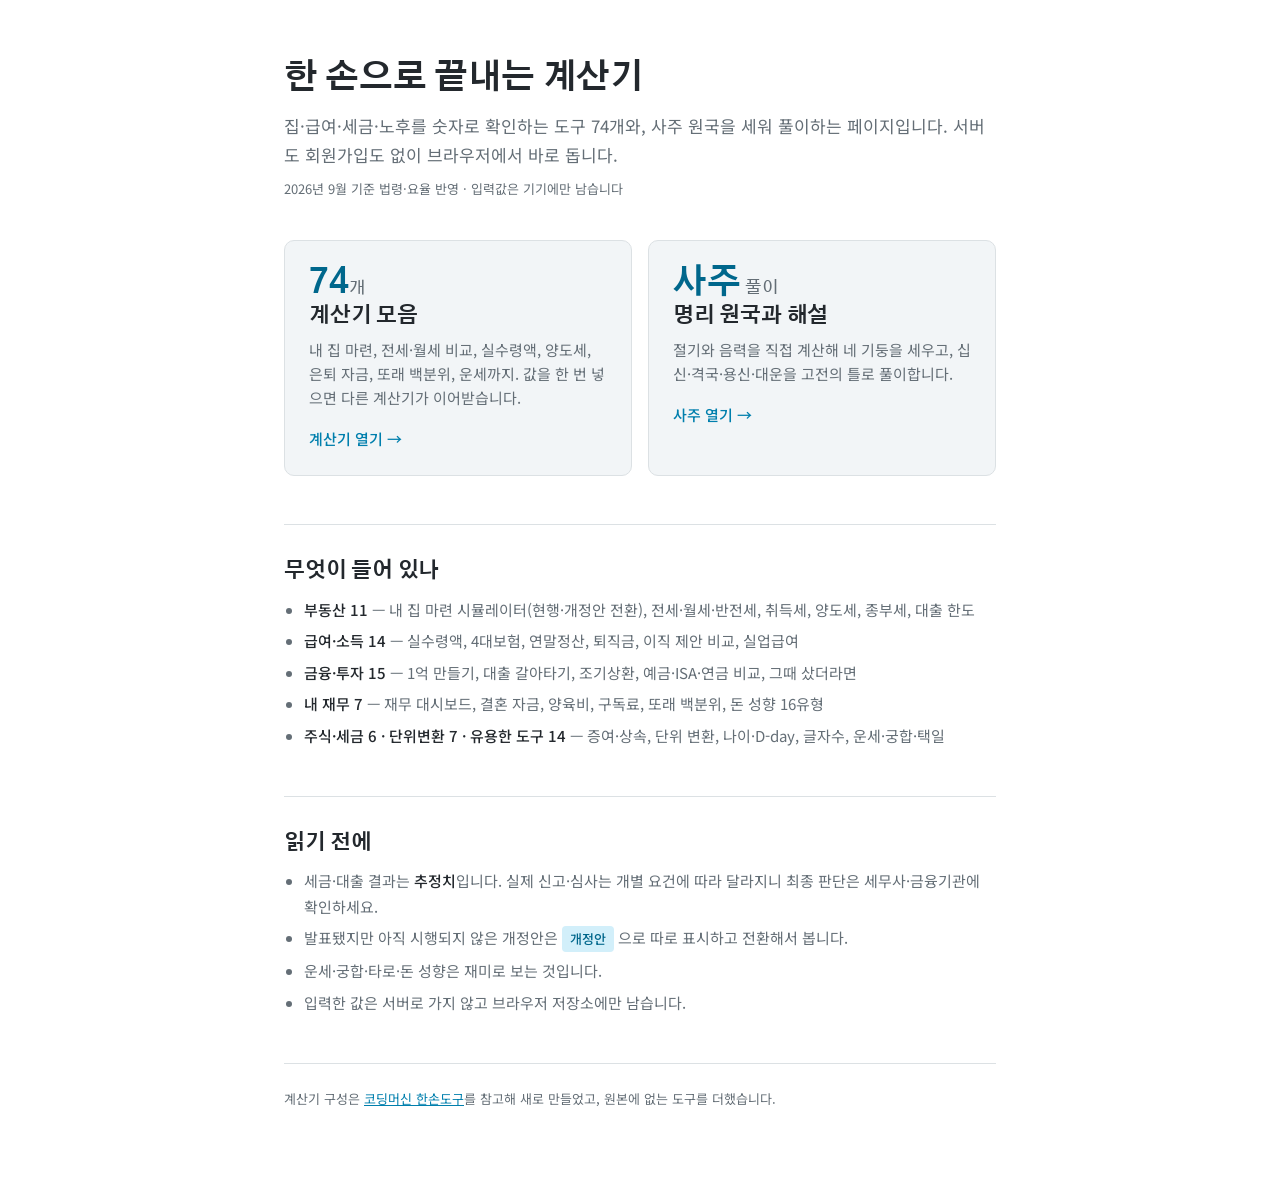
==== index.html @ d5a86cd3 "계산기 74개와 사주 풀이 페이지 첫 공개 - 한손도구/ : 부동산·급여·세금·금융 계산기 74개 (2026-09 법령·요율 기준) - 사주/ : 절기·음력 직접 계산 만세력과 고" ====
<!doctype html>
<html lang="ko">
<head>
<meta charset="utf-8">
<meta name="viewport" content="width=device-width, initial-scale=1">
<title>계산기 모음</title>
<meta name="description" content="생활·금융 계산기 74개와 사주 풀이. 서버 없이 브라우저에서 바로 도는 정적 웹.">
<link rel="stylesheet" href="https://fonts.googleapis.com/css2?family=Gothic+A1:wght@300;500;700&family=Noto+Sans+KR:wght@400;500;700&display=swap">
<style>
:root{
  --ink:#23282D; --ink-soft:#646E76; --line:#DCE1E4; --surface:#F2F5F7; --paper:#FFFFFF;
  --brand-key:#0092C8; --brand-ink:#007FAD; --brand-deep:#00678C; --brand-fill:#D2EFFA;
}
@media (prefers-color-scheme:dark){
  :root{ --ink:#E6EAEC; --ink-soft:#9BA4AA; --line:#333A3E; --surface:#22262A; --paper:#1A1D1F;
    --brand-key:#4DCBF0; --brand-ink:#4DCBF0; --brand-deep:#8DD7F2; --brand-fill:#1E3A46; }
}
*{box-sizing:border-box}
body{margin:0;background:var(--paper);color:var(--ink);
  font-family:Pretendard,"Noto Sans KR","Malgun Gothic",sans-serif;font-weight:400;
  font-size:17px;line-height:1.7;-webkit-text-size-adjust:100%}
.wrap{max-width:760px;margin:0 auto;padding:56px 24px 80px}
h1,h2,h3{font-family:"netmarble Bold","Gothic A1","Noto Sans KR",sans-serif;font-weight:700;
  line-height:1.3;letter-spacing:-.01em;margin:0}
h1{font-size:34px}
h2{font-size:21px;margin:0 0 4px}
.lead{color:var(--ink-soft);margin:12px 0 0;font-size:17px}
.meta{color:var(--ink-soft);font-size:13px;margin-top:8px}
.cards{display:grid;gap:16px;margin:40px 0 0}
@media(min-width:640px){.cards{grid-template-columns:1fr 1fr}}
.card{display:block;padding:24px;border:1px solid var(--line);border-radius:10px;
  background:var(--surface);color:inherit;text-decoration:none;transition:border-color .15s}
.card:hover,.card:focus-visible{border-color:var(--brand-ink)}
.card .n{font-family:"netmarble Bold","Gothic A1",sans-serif;font-weight:700;
  font-size:34px;color:var(--brand-deep);line-height:1.1;font-variant-numeric:tabular-nums}
.card .n small{font-size:17px;font-weight:500;color:var(--ink-soft)}
.card p{margin:8px 0 0;font-size:15px;color:var(--ink-soft);line-height:1.6}
.card .go{margin-top:16px;font-size:15px;color:var(--brand-ink);font-weight:500}
section{margin-top:48px;padding-top:32px;border-top:1px solid var(--line)}
ul{margin:12px 0 0;padding-left:20px}
li{margin:6px 0;font-size:15px;color:var(--ink-soft)}
li b{color:var(--ink);font-weight:500}
a{color:var(--brand-ink)}
footer{margin-top:48px;padding-top:24px;border-top:1px solid var(--line);
  font-size:13px;color:var(--ink-soft)}
.tag{display:inline-block;padding:2px 8px;border-radius:4px;background:var(--brand-fill);
  color:var(--brand-deep);font-size:13px;font-weight:500}
</style>
</head>
<body>
<div class="wrap">
  <h1>한 손으로 끝내는 계산기</h1>
  <p class="lead">집·급여·세금·노후를 숫자로 확인하는 도구 74개와, 사주 원국을 세워 풀이하는 페이지입니다. 서버도 회원가입도 없이 브라우저에서 바로 돕니다.</p>
  <p class="meta">2026년 9월 기준 법령·요율 반영 · 입력값은 기기에만 남습니다</p>

  <div class="cards">
    <a class="card" href="한손도구/">
      <div class="n">74<small>개</small></div>
      <h2>계산기 모음</h2>
      <p>내 집 마련, 전세·월세 비교, 실수령액, 양도세, 은퇴 자금, 또래 백분위, 운세까지. 값을 한 번 넣으면 다른 계산기가 이어받습니다.</p>
      <div class="go">계산기 열기 →</div>
    </a>
    <a class="card" href="사주/">
      <div class="n">사주<small> 풀이</small></div>
      <h2>명리 원국과 해설</h2>
      <p>절기와 음력을 직접 계산해 네 기둥을 세우고, 십신·격국·용신·대운을 고전의 틀로 풀이합니다.</p>
      <div class="go">사주 열기 →</div>
    </a>
  </div>

  <section>
    <h2>무엇이 들어 있나</h2>
    <ul>
      <li><b>부동산 11</b> — 내 집 마련 시뮬레이터(현행·개정안 전환), 전세·월세·반전세, 취득세, 양도세, 종부세, 대출 한도</li>
      <li><b>급여·소득 14</b> — 실수령액, 4대보험, 연말정산, 퇴직금, 이직 제안 비교, 실업급여</li>
      <li><b>금융·투자 15</b> — 1억 만들기, 대출 갈아타기, 조기상환, 예금·ISA·연금 비교, 그때 샀더라면</li>
      <li><b>내 재무 7</b> — 재무 대시보드, 결혼 자금, 양육비, 구독료, 또래 백분위, 돈 성향 16유형</li>
      <li><b>주식·세금 6 · 단위변환 7 · 유용한 도구 14</b> — 증여·상속, 단위 변환, 나이·D-day, 글자수, 운세·궁합·택일</li>
    </ul>
  </section>

  <section>
    <h2>읽기 전에</h2>
    <ul>
      <li>세금·대출 결과는 <b>추정치</b>입니다. 실제 신고·심사는 개별 요건에 따라 달라지니 최종 판단은 세무사·금융기관에 확인하세요.</li>
      <li>발표됐지만 아직 시행되지 않은 개정안은 <span class="tag">개정안</span> 으로 따로 표시하고 전환해서 봅니다.</li>
      <li>운세·궁합·타로·돈 성향은 재미로 보는 것입니다.</li>
      <li>입력한 값은 서버로 가지 않고 브라우저 저장소에만 남습니다.</li>
    </ul>
  </section>

  <footer>
    계산기 구성은 <a href="https://www.codingmachine.co.kr/" rel="noopener">코딩머신 한손도구</a>를 참고해 새로 만들었고, 원본에 없는 도구를 더했습니다.
  </footer>
</div>
</body>
</html>
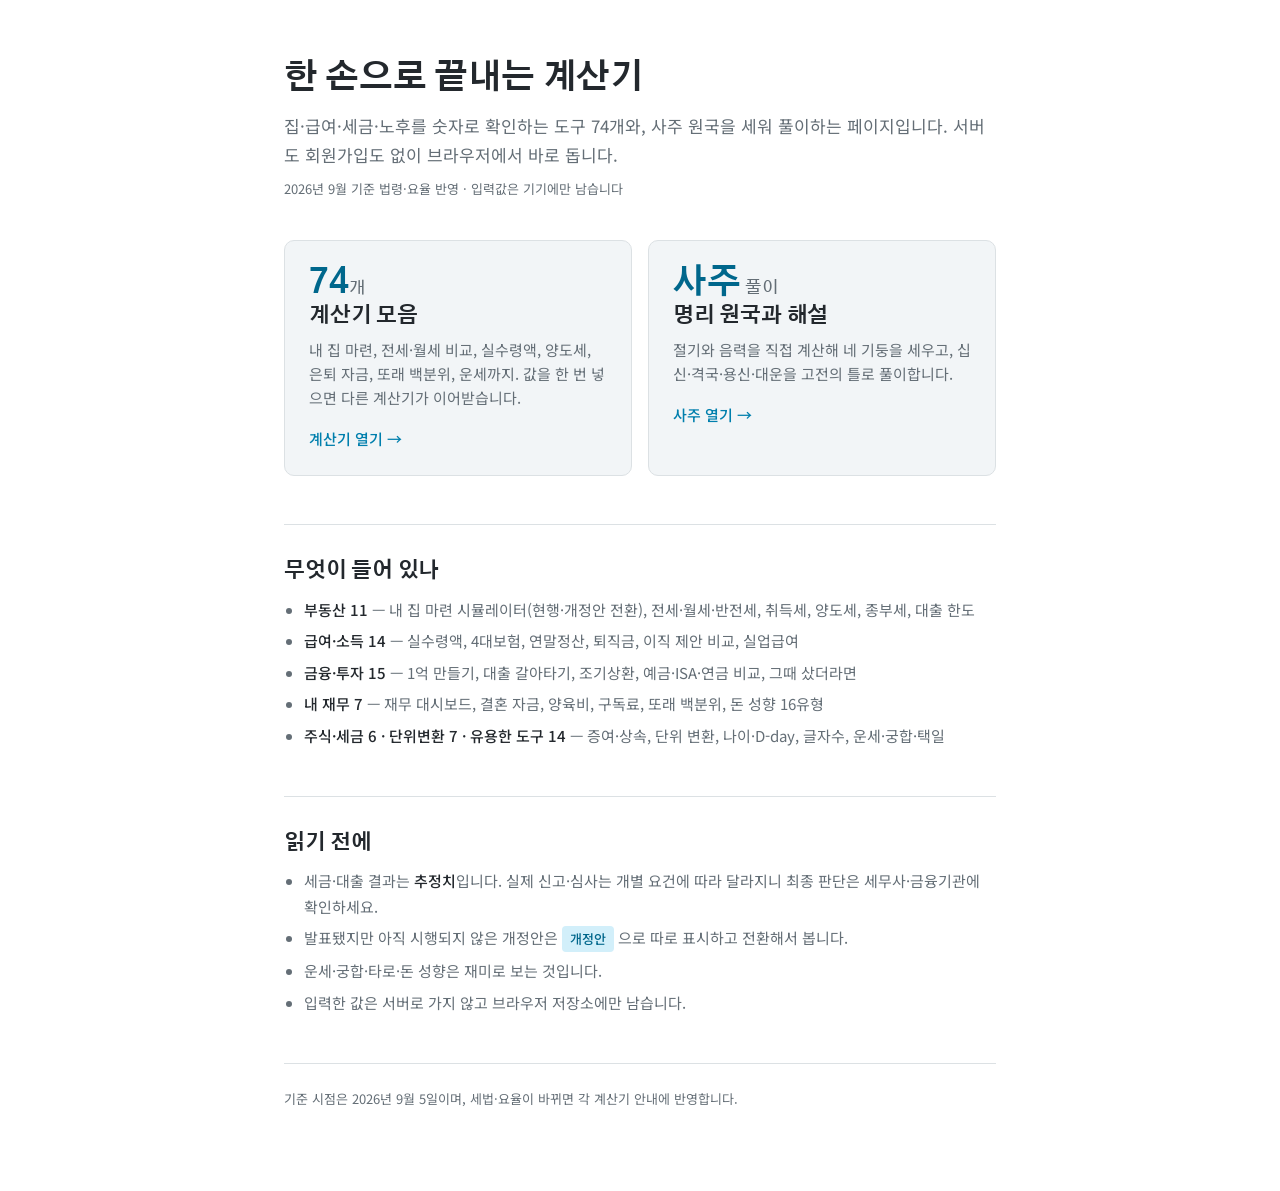
==== commit 6fd43ed6: "참고한 원본 사이트 표시를 모두 걷어냄 - 계산기 하단의 원본 링크 푸터를 개인정보·참고용 안내로 교체 - 홈 설명문과 사이드바 소개글에서 출처 문구 삭제 - 쓰이지 않게 된 or" ====
--- a/index.html
+++ b/index.html
@@ -90,7 +90,7 @@
   </section>
 
   <footer>
-    계산기 구성은 <a href="https://www.codingmachine.co.kr/" rel="noopener">코딩머신 한손도구</a>를 참고해 새로 만들었고, 원본에 없는 도구를 더했습니다.
+    기준 시점은 2026년 9월 5일이며, 세법·요율이 바뀌면 각 계산기 안내에 반영합니다.
   </footer>
 </div>
 </body>
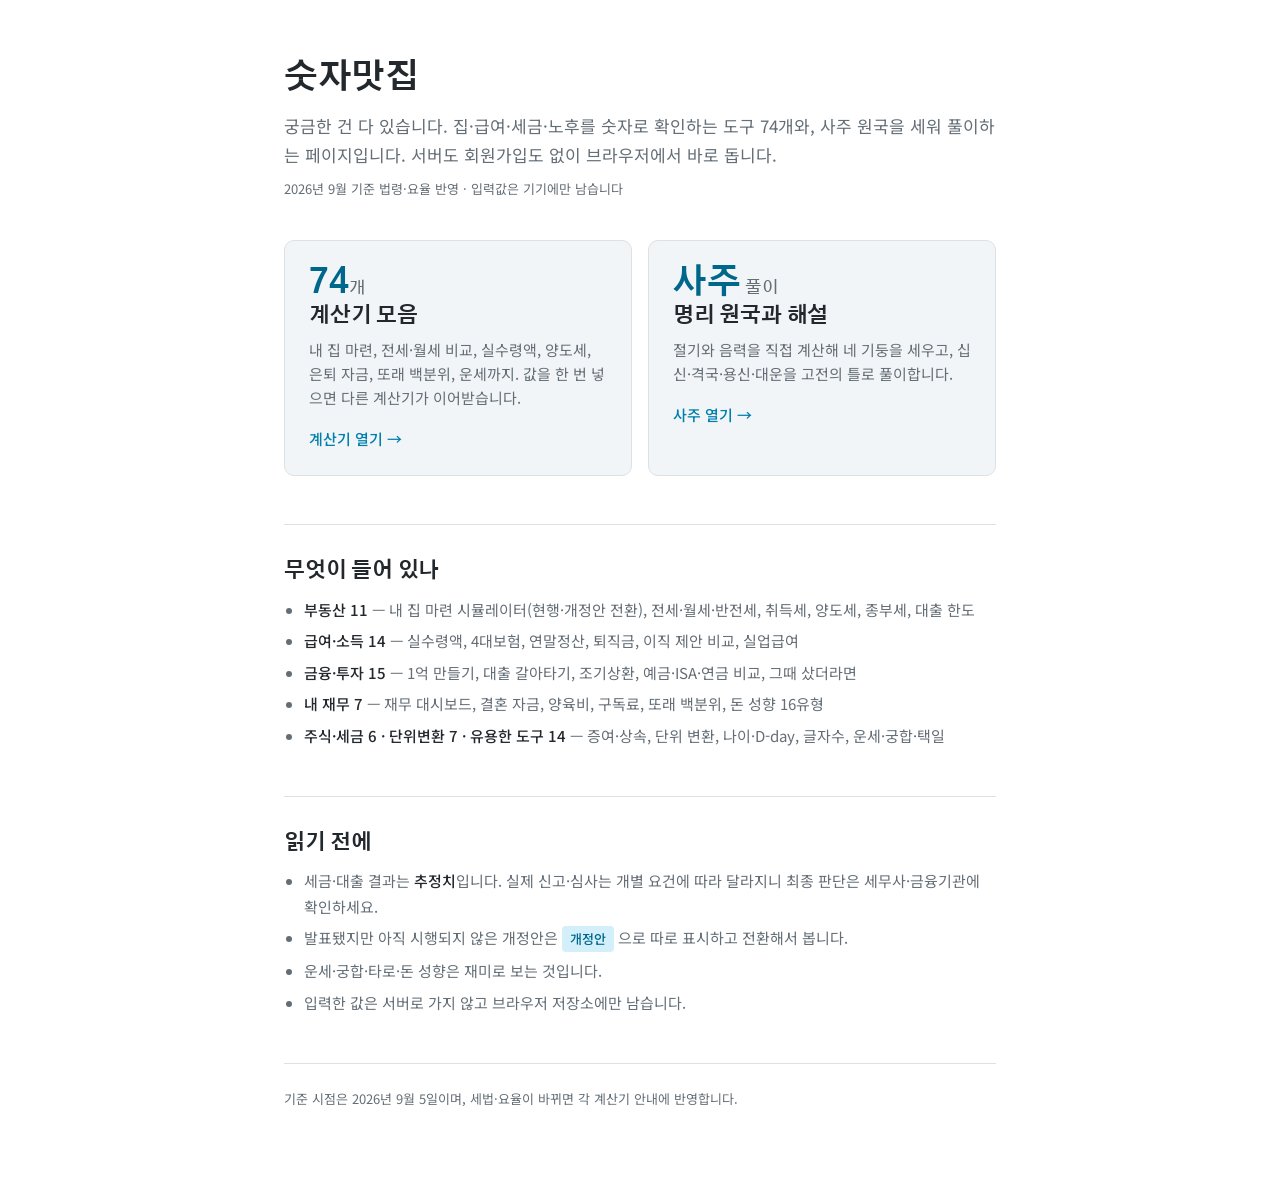
==== commit e749ebcf: "사이트 이름을 숫자맛집으로 바꾸고 폴더를 영문으로 정리 - 로고·탭 제목·공유 문구·문서의 이름을 모두 교체 - 홈 큰 제목 "오늘은 뭘 계산해 볼까요", 공유 카드 꼬리말 "궁금" ====
--- a/index.html
+++ b/index.html
@@ -3,7 +3,7 @@
 <head>
 <meta charset="utf-8">
 <meta name="viewport" content="width=device-width, initial-scale=1">
-<title>계산기 모음</title>
+<title>숫자맛집 · 궁금한 건 다 있습니다</title>
 <meta name="description" content="생활·금융 계산기 74개와 사주 풀이. 서버 없이 브라우저에서 바로 도는 정적 웹.">
 <link rel="stylesheet" href="https://fonts.googleapis.com/css2?family=Gothic+A1:wght@300;500;700&family=Noto+Sans+KR:wght@400;500;700&display=swap">
 <style>
@@ -49,18 +49,18 @@
 </head>
 <body>
 <div class="wrap">
-  <h1>한 손으로 끝내는 계산기</h1>
-  <p class="lead">집·급여·세금·노후를 숫자로 확인하는 도구 74개와, 사주 원국을 세워 풀이하는 페이지입니다. 서버도 회원가입도 없이 브라우저에서 바로 돕니다.</p>
+  <h1>숫자맛집</h1>
+  <p class="lead">궁금한 건 다 있습니다. 집·급여·세금·노후를 숫자로 확인하는 도구 74개와, 사주 원국을 세워 풀이하는 페이지입니다. 서버도 회원가입도 없이 브라우저에서 바로 돕니다.</p>
   <p class="meta">2026년 9월 기준 법령·요율 반영 · 입력값은 기기에만 남습니다</p>
 
   <div class="cards">
-    <a class="card" href="한손도구/">
+    <a class="card" href="calc/">
       <div class="n">74<small>개</small></div>
       <h2>계산기 모음</h2>
       <p>내 집 마련, 전세·월세 비교, 실수령액, 양도세, 은퇴 자금, 또래 백분위, 운세까지. 값을 한 번 넣으면 다른 계산기가 이어받습니다.</p>
       <div class="go">계산기 열기 →</div>
     </a>
-    <a class="card" href="사주/">
+    <a class="card" href="saju/">
       <div class="n">사주<small> 풀이</small></div>
       <h2>명리 원국과 해설</h2>
       <p>절기와 음력을 직접 계산해 네 기둥을 세우고, 십신·격국·용신·대운을 고전의 틀로 풀이합니다.</p>
